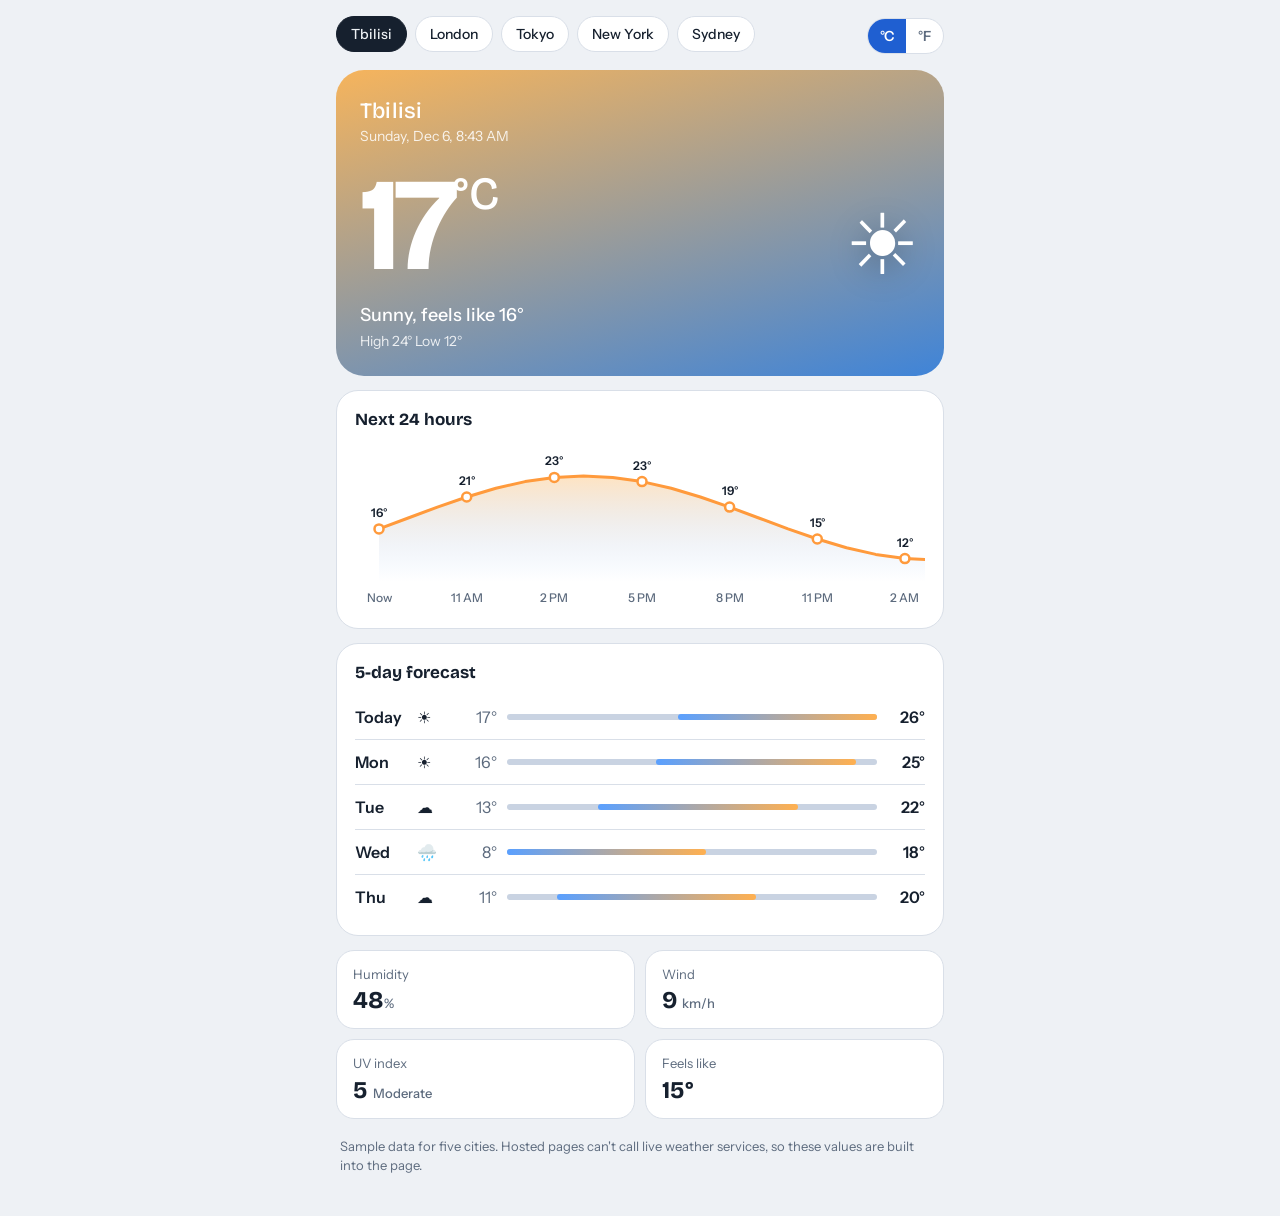
==== weather.html @ 9417003d "Create weather.html combined index.html , project.js , style.css into one html file to run more effi" ====
<!DOCTYPE html>
<html lang="en">
<head>
<meta charset="utf-8">
<meta name="viewport" content="width=device-width, initial-scale=1, viewport-fit=cover">
<title>Weather</title>
<link rel="preconnect" href="https://fonts.googleapis.com">
<link rel="preconnect" href="https://fonts.gstatic.com" crossorigin>
<link href="https://fonts.googleapis.com/css2?family=Bricolage+Grotesque:opsz,wght@12..96,500;12..96,700&family=Instrument+Sans:wght@400;500;600&display=swap" rel="stylesheet">
<style>
:root {
  box-sizing: border-box;
  padding-top: env(safe-area-inset-top, 0px);
  padding-bottom: env(safe-area-inset-bottom, 0px);
  --bg: #eef1f5;
  --surface: #ffffff;
  --text: #16202e;
  --muted: #5d6b7e;
  --line: #d9dfe8;
  --accent: #1f5fd1;
  --bar: #c9d3e2;
  --display: "Bricolage Grotesque", "Helvetica Neue", Arial, sans-serif;
  --body: "Instrument Sans", system-ui, -apple-system, "Segoe UI", sans-serif;
}
@media (prefers-color-scheme: dark) {
  :root:not([data-theme="light"]) {
    --bg: #0e141d;
    --surface: #17202c;
    --text: #e8edf4;
    --muted: #93a1b5;
    --line: #26323f;
    --accent: #7aa7ff;
    --bar: #2b3848;
  }
}
:root[data-theme="dark"] {
  --bg: #0e141d;
  --surface: #17202c;
  --text: #e8edf4;
  --muted: #93a1b5;
  --line: #26323f;
  --accent: #7aa7ff;
  --bar: #2b3848;
}
html { scroll-padding-top: env(safe-area-inset-top, 0px); }
*, *::before, *::after { box-sizing: border-box; }
body {
  margin: 0;
  background: var(--bg);
  color: var(--text);
  font-family: var(--body);
  font-size: 16px;
  line-height: 1.5;
}
.app {
  max-width: 640px;
  margin: 0 auto;
  padding: 16px 16px 40px;
}
.topbar {
  display: flex;
  gap: 12px;
  align-items: center;
  justify-content: space-between;
  margin-bottom: 14px;
}
.cities {
  display: flex;
  gap: 8px;
  overflow-x: auto;
  padding-bottom: 4px;
  scrollbar-width: none;
}
.cities::-webkit-scrollbar { display: none; }
.chip {
  flex: none;
  border: 1px solid var(--line);
  background: var(--surface);
  color: var(--text);
  font: 500 14px var(--body);
  padding: 8px 14px;
  border-radius: 999px;
  cursor: pointer;
}
.chip[aria-pressed="true"] {
  background: var(--text);
  color: var(--bg);
  border-color: var(--text);
}
.units {
  flex: none;
  display: flex;
  border: 1px solid var(--line);
  border-radius: 999px;
  background: var(--surface);
  overflow: hidden;
}
.units button {
  border: 0;
  background: transparent;
  color: var(--muted);
  font: 600 14px var(--body);
  padding: 8px 12px;
  cursor: pointer;
}
.units button[aria-pressed="true"] {
  background: var(--accent);
  color: #fff;
}
button:focus-visible {
  outline: 3px solid var(--accent);
  outline-offset: 2px;
}
.sky {
  --sky-a: #f6b45c;
  --sky-b: #3f84d8;
  position: relative;
  border-radius: 28px;
  padding: 28px 24px 24px;
  color: #fff;
  background: linear-gradient(165deg, var(--sky-a), var(--sky-b));
  overflow: hidden;
  transition: background 0.4s ease;
}
.sky[data-sky="cloudy"] { --sky-a: #9aa7ba; --sky-b: #4e5b70; }
.sky[data-sky="rain"] { --sky-a: #5b7fb3; --sky-b: #1f3050; }
.sky[data-sky="storm"] { --sky-a: #5a5f7d; --sky-b: #1a1d33; }
.sky[data-sky="snow"] { --sky-a: #b7cde6; --sky-b: #5f7fa6; }
.sky h1 {
  font: 500 22px var(--display);
  margin: 0;
  letter-spacing: 0.01em;
}
.sky .when {
  margin: 2px 0 0;
  font-size: 14px;
  opacity: 0.85;
}
.now {
  display: flex;
  align-items: flex-end;
  justify-content: space-between;
  gap: 12px;
  margin-top: 20px;
}
.temp {
  font: 700 clamp(88px, 28vw, 132px) / 0.9 var(--display);
  letter-spacing: -0.04em;
  display: flex;
}
.temp sup {
  font-size: 0.35em;
  font-weight: 500;
  margin-top: 0.12em;
  letter-spacing: 0;
}
.glyph {
  font-size: clamp(56px, 16vw, 84px);
  line-height: 1;
  filter: drop-shadow(0 6px 14px rgba(0, 0, 0, 0.25));
}
.summary {
  margin: 16px 0 0;
  font-size: 18px;
  font-weight: 500;
}
.range {
  margin: 2px 0 0;
  font-size: 14px;
  opacity: 0.85;
}
.panel {
  margin-top: 14px;
  background: var(--surface);
  border: 1px solid var(--line);
  border-radius: 22px;
  padding: 18px 18px 16px;
}
.panel h2 {
  margin: 0 0 12px;
  font: 700 17px var(--display);
}
.curve-wrap {
  overflow-x: auto;
  scrollbar-width: thin;
}
.curve-wrap svg {
  display: block;
  min-width: 720px;
  width: 100%;
  height: auto;
}
.curve-wrap text {
  font: 500 12px var(--body);
  fill: var(--muted);
}
.curve-wrap text.val {
  fill: var(--text);
  font-weight: 600;
}
.days {
  list-style: none;
  margin: 0;
  padding: 0;
}
.day {
  display: grid;
  grid-template-columns: 52px 32px 38px 1fr 38px;
  align-items: center;
  gap: 10px;
  padding: 10px 0;
  border-top: 1px solid var(--line);
}
.day:first-child { border-top: 0; }
.day .name { font-weight: 600; }
.day .lo { color: var(--muted); text-align: right; }
.day .hi { text-align: right; font-weight: 600; }
.track {
  position: relative;
  height: 6px;
  border-radius: 6px;
  background: var(--bar);
}
.fill {
  position: absolute;
  top: 0;
  bottom: 0;
  border-radius: 6px;
  background: linear-gradient(90deg, #5aa0ff, #ffb050);
}
.facts {
  display: grid;
  grid-template-columns: repeat(2, 1fr);
  gap: 10px;
  margin-top: 14px;
}
.fact {
  background: var(--surface);
  border: 1px solid var(--line);
  border-radius: 18px;
  padding: 14px 16px;
}
.fact dt {
  font-size: 13px;
  color: var(--muted);
}
.fact dd {
  margin: 2px 0 0;
  font: 700 24px var(--display);
}
.fact small {
  font: 500 13px var(--body);
  color: var(--muted);
}
.note {
  margin: 18px 4px 0;
  font-size: 13px;
  color: var(--muted);
}
@media (prefers-reduced-motion: reduce) {
  .sky { transition: none; }
}
</style>
</head>
<body>
<main class="app">
  <div class="topbar">
    <div class="cities" id="cities" role="group" aria-label="Choose a city"></div>
    <div class="units" role="group" aria-label="Temperature unit">
      <button type="button" id="unitC" aria-pressed="true">°C</button>
      <button type="button" id="unitF" aria-pressed="false">°F</button>
    </div>
  </div>

  <section class="sky" id="sky" aria-live="polite">
    <h1 id="cityName"></h1>
    <p class="when" id="when"></p>
    <div class="now">
      <div class="temp"><span id="tempNow"></span><sup id="unitMark"></sup></div>
      <div class="glyph" id="glyph" aria-hidden="true"></div>
    </div>
    <p class="summary" id="summary"></p>
    <p class="range" id="range"></p>
  </section>

  <section class="panel">
    <h2>Next 24 hours</h2>
    <div class="curve-wrap"><svg id="curve" viewBox="0 0 720 170" role="img" aria-label="Hourly temperature"></svg></div>
  </section>

  <section class="panel">
    <h2>5-day forecast</h2>
    <ul class="days" id="days"></ul>
  </section>

  <dl class="facts" id="facts"></dl>

  <p class="note">Sample data for five cities. Hosted pages can't call live weather services, so these values are built into the page.</p>
</main>

<script>
const CITIES = {
  Tbilisi: { base: 17, amp: 6, sky: "sunny", feels: -1, humidity: 48, wind: 9, uv: 5, tz: 4, week: [["sunny", 4], ["sunny", 3], ["cloudy", 1], ["rain", -3], ["cloudy", -1]] },
  London: { base: 13, amp: 3, sky: "cloudy", feels: -2, humidity: 76, wind: 17, uv: 2, tz: 1, week: [["cloudy", 1], ["rain", -1], ["rain", -2], ["cloudy", 0], ["sunny", 2]] },
  Tokyo: { base: 21, amp: 4, sky: "rain", feels: 1, humidity: 82, wind: 12, uv: 3, tz: 9, week: [["rain", 0], ["storm", -1], ["cloudy", 1], ["sunny", 3], ["sunny", 3]] },
  "New York": { base: 15, amp: 5, sky: "sunny", feels: -1, humidity: 55, wind: 14, uv: 4, tz: -4, week: [["sunny", 2], ["cloudy", 0], ["cloudy", -2], ["rain", -3], ["sunny", 1]] },
  Sydney: { base: 22, amp: 4, sky: "cloudy", feels: 0, humidity: 63, wind: 20, uv: 7, tz: 11, week: [["cloudy", 0], ["sunny", 2], ["sunny", 3], ["storm", -2], ["rain", -3]] }
};

const SKY = {
  sunny: { glyph: "☀️", label: "Sunny", lift: 3 },
  cloudy: { glyph: "☁️", label: "Cloudy", lift: -1 },
  rain: { glyph: "🌧️", label: "Rain", lift: -3 },
  storm: { glyph: "⛈️", label: "Thunderstorms", lift: -4 },
  snow: { glyph: "❄️", label: "Snow", lift: -8 }
};

const WEEKDAYS = ["Sun", "Mon", "Tue", "Wed", "Thu", "Fri", "Sat"];

const state = { city: "Tbilisi", unit: "C" };

const $ = (id) => document.getElementById(id);

function convert(c) {
  return state.unit === "C" ? c : c * 9 / 5 + 32;
}

function fmt(c) {
  return Math.round(convert(c));
}

function localNow(city) {
  const utc = Date.now() + new Date().getTimezoneOffset() * 60000;
  return new Date(utc + CITIES[city].tz * 3600000);
}

function hourTemp(city, hour) {
  const d = CITIES[city];
  const lift = SKY[d.sky].lift * 0.2;
  return d.base + lift + d.amp * Math.sin((hour - 9) * Math.PI / 12);
}

function renderCities() {
  const box = $("cities");
  box.innerHTML = "";
  Object.keys(CITIES).forEach((name) => {
    const b = document.createElement("button");
    b.type = "button";
    b.className = "chip";
    b.textContent = name;
    b.setAttribute("aria-pressed", String(name === state.city));
    b.addEventListener("click", () => {
      state.city = name;
      render();
    });
    box.appendChild(b);
  });
}

function renderHero() {
  const d = CITIES[state.city];
  const now = localNow(state.city);
  const hour = now.getHours();
  const temps = Array.from({ length: 24 }, (_, h) => hourTemp(state.city, h));
  const cur = hourTemp(state.city, hour + now.getMinutes() / 60);
  $("sky").dataset.sky = d.sky;
  $("cityName").textContent = state.city;
  $("when").textContent = now.toLocaleDateString("en-US", { weekday: "long", month: "short", day: "numeric" }) +
    ", " + now.toLocaleTimeString("en-US", { hour: "numeric", minute: "2-digit" });
  $("tempNow").textContent = fmt(cur);
  $("unitMark").textContent = "°" + state.unit;
  $("glyph").textContent = SKY[d.sky].glyph;
  $("summary").textContent = SKY[d.sky].label + ", feels like " + fmt(cur + d.feels) + "°";
  $("range").textContent = "High " + fmt(Math.max(...temps)) + "°  Low " + fmt(Math.min(...temps)) + "°";
}

function renderCurve() {
  const now = localNow(state.city);
  const startHour = now.getHours();
  const points = Array.from({ length: 24 }, (_, i) => {
    const h = (startHour + i) % 24;
    return { h, t: hourTemp(state.city, h) };
  });
  const W = 720, top = 34, bottom = 118, left = 24, right = 24;
  const lo = Math.min(...points.map((p) => p.t));
  const hi = Math.max(...points.map((p) => p.t));
  const span = Math.max(hi - lo, 1);
  const step = (W - left - right) / 23;
  const xy = points.map((p, i) => [left + i * step, bottom - ((p.t - lo) / span) * (bottom - top)]);
  const line = xy.map((p, i) => (i ? "L" : "M") + p[0].toFixed(1) + " " + p[1].toFixed(1)).join(" ");
  const area = line + " L" + xy[23][0].toFixed(1) + " 140 L" + xy[0][0].toFixed(1) + " 140 Z";
  let out = '<defs><linearGradient id="fade" x1="0" y1="0" x2="0" y2="1">' +
    '<stop offset="0" stop-color="#ffb050" stop-opacity="0.35"/>' +
    '<stop offset="1" stop-color="#5aa0ff" stop-opacity="0"/></linearGradient></defs>';
  out += '<path d="' + area + '" fill="url(#fade)"/>';
  out += '<path d="' + line + '" fill="none" stroke="#ff9a3c" stroke-width="3" stroke-linecap="round" stroke-linejoin="round"/>';
  points.forEach((p, i) => {
    if (i % 3 !== 0) return;
    const label = p.h === 0 ? "12 AM" : p.h === 12 ? "12 PM" : p.h > 12 ? (p.h - 12) + " PM" : p.h + " AM";
    out += '<circle cx="' + xy[i][0].toFixed(1) + '" cy="' + xy[i][1].toFixed(1) + '" r="4.5" fill="var(--surface)" stroke="#ff9a3c" stroke-width="2.5"/>';
    out += '<text class="val" x="' + xy[i][0].toFixed(1) + '" y="' + (xy[i][1] - 12).toFixed(1) + '" text-anchor="middle">' + fmt(p.t) + '°</text>';
    out += '<text x="' + xy[i][0].toFixed(1) + '" y="160" text-anchor="middle">' + (i === 0 ? "Now" : label) + '</text>';
  });
  $("curve").innerHTML = out;
}

function renderDays() {
  const d = CITIES[state.city];
  const now = localNow(state.city);
  const rows = d.week.map(([sky, shift], i) => {
    const date = new Date(now.getTime() + i * 86400000);
    const hi = d.base + d.amp * 0.75 + shift + SKY[sky].lift * 0.2;
    const lo = d.base - d.amp * 0.85 + shift + SKY[sky].lift * 0.2;
    return { name: i === 0 ? "Today" : WEEKDAYS[date.getDay()], sky, hi, lo };
  });
  const min = Math.min(...rows.map((r) => r.lo));
  const max = Math.max(...rows.map((r) => r.hi));
  const span = max - min;
  $("days").innerHTML = rows.map((r) => {
    const left = ((r.lo - min) / span) * 100;
    const width = ((r.hi - r.lo) / span) * 100;
    return '<li class="day"><span class="name">' + r.name + '</span>' +
      '<span aria-label="' + SKY[r.sky].label + '">' + SKY[r.sky].glyph + '</span>' +
      '<span class="lo">' + fmt(r.lo) + '°</span>' +
      '<span class="track"><span class="fill" style="left:' + left.toFixed(1) + '%;width:' + width.toFixed(1) + '%"></span></span>' +
      '<span class="hi">' + fmt(r.hi) + '°</span></li>';
  }).join("");
}

function renderFacts() {
  const d = CITIES[state.city];
  const wind = state.unit === "C" ? d.wind + " <small>km/h</small>" : Math.round(d.wind * 0.621) + " <small>mph</small>";
  const uvLevel = d.uv <= 2 ? "Low" : d.uv <= 5 ? "Moderate" : d.uv <= 7 ? "High" : "Very high";
  const items = [
    ["Humidity", d.humidity + "<small>%</small>"],
    ["Wind", wind],
    ["UV index", d.uv + " <small>" + uvLevel + "</small>"],
    ["Feels like", fmt(hourTemp(state.city, localNow(state.city).getHours()) + d.feels) + "°"]
  ];
  $("facts").innerHTML = items.map(([k, v]) => '<div class="fact"><dt>' + k + '</dt><dd>' + v + '</dd></div>').join("");
}

function renderUnits() {
  $("unitC").setAttribute("aria-pressed", String(state.unit === "C"));
  $("unitF").setAttribute("aria-pressed", String(state.unit === "F"));
}

function render() {
  renderCities();
  renderUnits();
  renderHero();
  renderCurve();
  renderDays();
  renderFacts();
}

$("unitC").addEventListener("click", () => { state.unit = "C"; render(); });
$("unitF").addEventListener("click", () => { state.unit = "F"; render(); });

render();
</script>
</body>
</html>
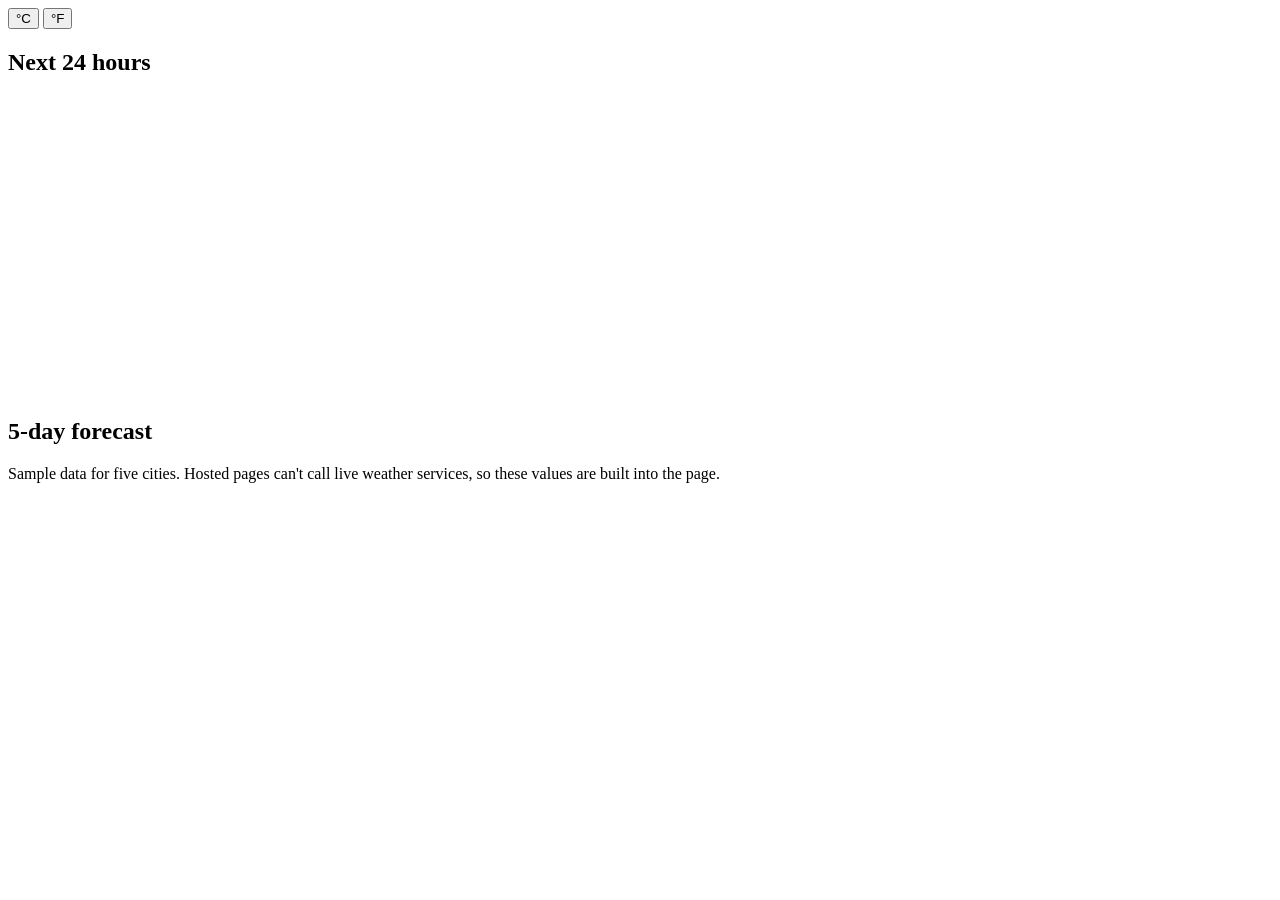
==== commit 58eb7acb: "Modifying weather.html and adding new files" ====
--- a/weather.html
+++ b/weather.html
@@ -7,260 +7,9 @@
 <link rel="preconnect" href="https://fonts.googleapis.com">
 <link rel="preconnect" href="https://fonts.gstatic.com" crossorigin>
 <link href="https://fonts.googleapis.com/css2?family=Bricolage+Grotesque:opsz,wght@12..96,500;12..96,700&family=Instrument+Sans:wght@400;500;600&display=swap" rel="stylesheet">
-<style>
-:root {
-  box-sizing: border-box;
-  padding-top: env(safe-area-inset-top, 0px);
-  padding-bottom: env(safe-area-inset-bottom, 0px);
-  --bg: #eef1f5;
-  --surface: #ffffff;
-  --text: #16202e;
-  --muted: #5d6b7e;
-  --line: #d9dfe8;
-  --accent: #1f5fd1;
-  --bar: #c9d3e2;
-  --display: "Bricolage Grotesque", "Helvetica Neue", Arial, sans-serif;
-  --body: "Instrument Sans", system-ui, -apple-system, "Segoe UI", sans-serif;
-}
-@media (prefers-color-scheme: dark) {
-  :root:not([data-theme="light"]) {
-    --bg: #0e141d;
-    --surface: #17202c;
-    --text: #e8edf4;
-    --muted: #93a1b5;
-    --line: #26323f;
-    --accent: #7aa7ff;
-    --bar: #2b3848;
-  }
-}
-:root[data-theme="dark"] {
-  --bg: #0e141d;
-  --surface: #17202c;
-  --text: #e8edf4;
-  --muted: #93a1b5;
-  --line: #26323f;
-  --accent: #7aa7ff;
-  --bar: #2b3848;
-}
-html { scroll-padding-top: env(safe-area-inset-top, 0px); }
-*, *::before, *::after { box-sizing: border-box; }
-body {
-  margin: 0;
-  background: var(--bg);
-  color: var(--text);
-  font-family: var(--body);
-  font-size: 16px;
-  line-height: 1.5;
-}
-.app {
-  max-width: 640px;
-  margin: 0 auto;
-  padding: 16px 16px 40px;
-}
-.topbar {
-  display: flex;
-  gap: 12px;
-  align-items: center;
-  justify-content: space-between;
-  margin-bottom: 14px;
-}
-.cities {
-  display: flex;
-  gap: 8px;
-  overflow-x: auto;
-  padding-bottom: 4px;
-  scrollbar-width: none;
-}
-.cities::-webkit-scrollbar { display: none; }
-.chip {
-  flex: none;
-  border: 1px solid var(--line);
-  background: var(--surface);
-  color: var(--text);
-  font: 500 14px var(--body);
-  padding: 8px 14px;
-  border-radius: 999px;
-  cursor: pointer;
-}
-.chip[aria-pressed="true"] {
-  background: var(--text);
-  color: var(--bg);
-  border-color: var(--text);
-}
-.units {
-  flex: none;
-  display: flex;
-  border: 1px solid var(--line);
-  border-radius: 999px;
-  background: var(--surface);
-  overflow: hidden;
-}
-.units button {
-  border: 0;
-  background: transparent;
-  color: var(--muted);
-  font: 600 14px var(--body);
-  padding: 8px 12px;
-  cursor: pointer;
-}
-.units button[aria-pressed="true"] {
-  background: var(--accent);
-  color: #fff;
-}
-button:focus-visible {
-  outline: 3px solid var(--accent);
-  outline-offset: 2px;
-}
-.sky {
-  --sky-a: #f6b45c;
-  --sky-b: #3f84d8;
-  position: relative;
-  border-radius: 28px;
-  padding: 28px 24px 24px;
-  color: #fff;
-  background: linear-gradient(165deg, var(--sky-a), var(--sky-b));
-  overflow: hidden;
-  transition: background 0.4s ease;
-}
-.sky[data-sky="cloudy"] { --sky-a: #9aa7ba; --sky-b: #4e5b70; }
-.sky[data-sky="rain"] { --sky-a: #5b7fb3; --sky-b: #1f3050; }
-.sky[data-sky="storm"] { --sky-a: #5a5f7d; --sky-b: #1a1d33; }
-.sky[data-sky="snow"] { --sky-a: #b7cde6; --sky-b: #5f7fa6; }
-.sky h1 {
-  font: 500 22px var(--display);
-  margin: 0;
-  letter-spacing: 0.01em;
-}
-.sky .when {
-  margin: 2px 0 0;
-  font-size: 14px;
-  opacity: 0.85;
-}
-.now {
-  display: flex;
-  align-items: flex-end;
-  justify-content: space-between;
-  gap: 12px;
-  margin-top: 20px;
-}
-.temp {
-  font: 700 clamp(88px, 28vw, 132px) / 0.9 var(--display);
-  letter-spacing: -0.04em;
-  display: flex;
-}
-.temp sup {
-  font-size: 0.35em;
-  font-weight: 500;
-  margin-top: 0.12em;
-  letter-spacing: 0;
-}
-.glyph {
-  font-size: clamp(56px, 16vw, 84px);
-  line-height: 1;
-  filter: drop-shadow(0 6px 14px rgba(0, 0, 0, 0.25));
-}
-.summary {
-  margin: 16px 0 0;
-  font-size: 18px;
-  font-weight: 500;
-}
-.range {
-  margin: 2px 0 0;
-  font-size: 14px;
-  opacity: 0.85;
-}
-.panel {
-  margin-top: 14px;
-  background: var(--surface);
-  border: 1px solid var(--line);
-  border-radius: 22px;
-  padding: 18px 18px 16px;
-}
-.panel h2 {
-  margin: 0 0 12px;
-  font: 700 17px var(--display);
-}
-.curve-wrap {
-  overflow-x: auto;
-  scrollbar-width: thin;
-}
-.curve-wrap svg {
-  display: block;
-  min-width: 720px;
-  width: 100%;
-  height: auto;
-}
-.curve-wrap text {
-  font: 500 12px var(--body);
-  fill: var(--muted);
-}
-.curve-wrap text.val {
-  fill: var(--text);
-  font-weight: 600;
-}
-.days {
-  list-style: none;
-  margin: 0;
-  padding: 0;
-}
-.day {
-  display: grid;
-  grid-template-columns: 52px 32px 38px 1fr 38px;
-  align-items: center;
-  gap: 10px;
-  padding: 10px 0;
-  border-top: 1px solid var(--line);
-}
-.day:first-child { border-top: 0; }
-.day .name { font-weight: 600; }
-.day .lo { color: var(--muted); text-align: right; }
-.day .hi { text-align: right; font-weight: 600; }
-.track {
-  position: relative;
-  height: 6px;
-  border-radius: 6px;
-  background: var(--bar);
-}
-.fill {
-  position: absolute;
-  top: 0;
-  bottom: 0;
-  border-radius: 6px;
-  background: linear-gradient(90deg, #5aa0ff, #ffb050);
-}
-.facts {
-  display: grid;
-  grid-template-columns: repeat(2, 1fr);
-  gap: 10px;
-  margin-top: 14px;
-}
-.fact {
-  background: var(--surface);
-  border: 1px solid var(--line);
-  border-radius: 18px;
-  padding: 14px 16px;
-}
-.fact dt {
-  font-size: 13px;
-  color: var(--muted);
-}
-.fact dd {
-  margin: 2px 0 0;
-  font: 700 24px var(--display);
-}
-.fact small {
-  font: 500 13px var(--body);
-  color: var(--muted);
-}
-.note {
-  margin: 18px 4px 0;
-  font-size: 13px;
-  color: var(--muted);
-}
-@media (prefers-reduced-motion: reduce) {
-  .sky { transition: none; }
-}
-</style>
+<link rel="stylesheet" href="css/styles.css">
+<script src="js/data.js" defer></script>
+<script src="js/app.js" defer></script>
 </head>
 <body>
 <main class="app">
@@ -297,167 +46,5 @@
 
   <p class="note">Sample data for five cities. Hosted pages can't call live weather services, so these values are built into the page.</p>
 </main>
-
-<script>
-const CITIES = {
-  Tbilisi: { base: 17, amp: 6, sky: "sunny", feels: -1, humidity: 48, wind: 9, uv: 5, tz: 4, week: [["sunny", 4], ["sunny", 3], ["cloudy", 1], ["rain", -3], ["cloudy", -1]] },
-  London: { base: 13, amp: 3, sky: "cloudy", feels: -2, humidity: 76, wind: 17, uv: 2, tz: 1, week: [["cloudy", 1], ["rain", -1], ["rain", -2], ["cloudy", 0], ["sunny", 2]] },
-  Tokyo: { base: 21, amp: 4, sky: "rain", feels: 1, humidity: 82, wind: 12, uv: 3, tz: 9, week: [["rain", 0], ["storm", -1], ["cloudy", 1], ["sunny", 3], ["sunny", 3]] },
-  "New York": { base: 15, amp: 5, sky: "sunny", feels: -1, humidity: 55, wind: 14, uv: 4, tz: -4, week: [["sunny", 2], ["cloudy", 0], ["cloudy", -2], ["rain", -3], ["sunny", 1]] },
-  Sydney: { base: 22, amp: 4, sky: "cloudy", feels: 0, humidity: 63, wind: 20, uv: 7, tz: 11, week: [["cloudy", 0], ["sunny", 2], ["sunny", 3], ["storm", -2], ["rain", -3]] }
-};
-
-const SKY = {
-  sunny: { glyph: "☀️", label: "Sunny", lift: 3 },
-  cloudy: { glyph: "☁️", label: "Cloudy", lift: -1 },
-  rain: { glyph: "🌧️", label: "Rain", lift: -3 },
-  storm: { glyph: "⛈️", label: "Thunderstorms", lift: -4 },
-  snow: { glyph: "❄️", label: "Snow", lift: -8 }
-};
-
-const WEEKDAYS = ["Sun", "Mon", "Tue", "Wed", "Thu", "Fri", "Sat"];
-
-const state = { city: "Tbilisi", unit: "C" };
-
-const $ = (id) => document.getElementById(id);
-
-function convert(c) {
-  return state.unit === "C" ? c : c * 9 / 5 + 32;
-}
-
-function fmt(c) {
-  return Math.round(convert(c));
-}
-
-function localNow(city) {
-  const utc = Date.now() + new Date().getTimezoneOffset() * 60000;
-  return new Date(utc + CITIES[city].tz * 3600000);
-}
-
-function hourTemp(city, hour) {
-  const d = CITIES[city];
-  const lift = SKY[d.sky].lift * 0.2;
-  return d.base + lift + d.amp * Math.sin((hour - 9) * Math.PI / 12);
-}
-
-function renderCities() {
-  const box = $("cities");
-  box.innerHTML = "";
-  Object.keys(CITIES).forEach((name) => {
-    const b = document.createElement("button");
-    b.type = "button";
-    b.className = "chip";
-    b.textContent = name;
-    b.setAttribute("aria-pressed", String(name === state.city));
-    b.addEventListener("click", () => {
-      state.city = name;
-      render();
-    });
-    box.appendChild(b);
-  });
-}
-
-function renderHero() {
-  const d = CITIES[state.city];
-  const now = localNow(state.city);
-  const hour = now.getHours();
-  const temps = Array.from({ length: 24 }, (_, h) => hourTemp(state.city, h));
-  const cur = hourTemp(state.city, hour + now.getMinutes() / 60);
-  $("sky").dataset.sky = d.sky;
-  $("cityName").textContent = state.city;
-  $("when").textContent = now.toLocaleDateString("en-US", { weekday: "long", month: "short", day: "numeric" }) +
-    ", " + now.toLocaleTimeString("en-US", { hour: "numeric", minute: "2-digit" });
-  $("tempNow").textContent = fmt(cur);
-  $("unitMark").textContent = "°" + state.unit;
-  $("glyph").textContent = SKY[d.sky].glyph;
-  $("summary").textContent = SKY[d.sky].label + ", feels like " + fmt(cur + d.feels) + "°";
-  $("range").textContent = "High " + fmt(Math.max(...temps)) + "°  Low " + fmt(Math.min(...temps)) + "°";
-}
-
-function renderCurve() {
-  const now = localNow(state.city);
-  const startHour = now.getHours();
-  const points = Array.from({ length: 24 }, (_, i) => {
-    const h = (startHour + i) % 24;
-    return { h, t: hourTemp(state.city, h) };
-  });
-  const W = 720, top = 34, bottom = 118, left = 24, right = 24;
-  const lo = Math.min(...points.map((p) => p.t));
-  const hi = Math.max(...points.map((p) => p.t));
-  const span = Math.max(hi - lo, 1);
-  const step = (W - left - right) / 23;
-  const xy = points.map((p, i) => [left + i * step, bottom - ((p.t - lo) / span) * (bottom - top)]);
-  const line = xy.map((p, i) => (i ? "L" : "M") + p[0].toFixed(1) + " " + p[1].toFixed(1)).join(" ");
-  const area = line + " L" + xy[23][0].toFixed(1) + " 140 L" + xy[0][0].toFixed(1) + " 140 Z";
-  let out = '<defs><linearGradient id="fade" x1="0" y1="0" x2="0" y2="1">' +
-    '<stop offset="0" stop-color="#ffb050" stop-opacity="0.35"/>' +
-    '<stop offset="1" stop-color="#5aa0ff" stop-opacity="0"/></linearGradient></defs>';
-  out += '<path d="' + area + '" fill="url(#fade)"/>';
-  out += '<path d="' + line + '" fill="none" stroke="#ff9a3c" stroke-width="3" stroke-linecap="round" stroke-linejoin="round"/>';
-  points.forEach((p, i) => {
-    if (i % 3 !== 0) return;
-    const label = p.h === 0 ? "12 AM" : p.h === 12 ? "12 PM" : p.h > 12 ? (p.h - 12) + " PM" : p.h + " AM";
-    out += '<circle cx="' + xy[i][0].toFixed(1) + '" cy="' + xy[i][1].toFixed(1) + '" r="4.5" fill="var(--surface)" stroke="#ff9a3c" stroke-width="2.5"/>';
-    out += '<text class="val" x="' + xy[i][0].toFixed(1) + '" y="' + (xy[i][1] - 12).toFixed(1) + '" text-anchor="middle">' + fmt(p.t) + '°</text>';
-    out += '<text x="' + xy[i][0].toFixed(1) + '" y="160" text-anchor="middle">' + (i === 0 ? "Now" : label) + '</text>';
-  });
-  $("curve").innerHTML = out;
-}
-
-function renderDays() {
-  const d = CITIES[state.city];
-  const now = localNow(state.city);
-  const rows = d.week.map(([sky, shift], i) => {
-    const date = new Date(now.getTime() + i * 86400000);
-    const hi = d.base + d.amp * 0.75 + shift + SKY[sky].lift * 0.2;
-    const lo = d.base - d.amp * 0.85 + shift + SKY[sky].lift * 0.2;
-    return { name: i === 0 ? "Today" : WEEKDAYS[date.getDay()], sky, hi, lo };
-  });
-  const min = Math.min(...rows.map((r) => r.lo));
-  const max = Math.max(...rows.map((r) => r.hi));
-  const span = max - min;
-  $("days").innerHTML = rows.map((r) => {
-    const left = ((r.lo - min) / span) * 100;
-    const width = ((r.hi - r.lo) / span) * 100;
-    return '<li class="day"><span class="name">' + r.name + '</span>' +
-      '<span aria-label="' + SKY[r.sky].label + '">' + SKY[r.sky].glyph + '</span>' +
-      '<span class="lo">' + fmt(r.lo) + '°</span>' +
-      '<span class="track"><span class="fill" style="left:' + left.toFixed(1) + '%;width:' + width.toFixed(1) + '%"></span></span>' +
-      '<span class="hi">' + fmt(r.hi) + '°</span></li>';
-  }).join("");
-}
-
-function renderFacts() {
-  const d = CITIES[state.city];
-  const wind = state.unit === "C" ? d.wind + " <small>km/h</small>" : Math.round(d.wind * 0.621) + " <small>mph</small>";
-  const uvLevel = d.uv <= 2 ? "Low" : d.uv <= 5 ? "Moderate" : d.uv <= 7 ? "High" : "Very high";
-  const items = [
-    ["Humidity", d.humidity + "<small>%</small>"],
-    ["Wind", wind],
-    ["UV index", d.uv + " <small>" + uvLevel + "</small>"],
-    ["Feels like", fmt(hourTemp(state.city, localNow(state.city).getHours()) + d.feels) + "°"]
-  ];
-  $("facts").innerHTML = items.map(([k, v]) => '<div class="fact"><dt>' + k + '</dt><dd>' + v + '</dd></div>').join("");
-}
-
-function renderUnits() {
-  $("unitC").setAttribute("aria-pressed", String(state.unit === "C"));
-  $("unitF").setAttribute("aria-pressed", String(state.unit === "F"));
-}
-
-function render() {
-  renderCities();
-  renderUnits();
-  renderHero();
-  renderCurve();
-  renderDays();
-  renderFacts();
-}
-
-$("unitC").addEventListener("click", () => { state.unit = "C"; render(); });
-$("unitF").addEventListener("click", () => { state.unit = "F"; render(); });
-
-render();
-</script>
 </body>
 </html>
